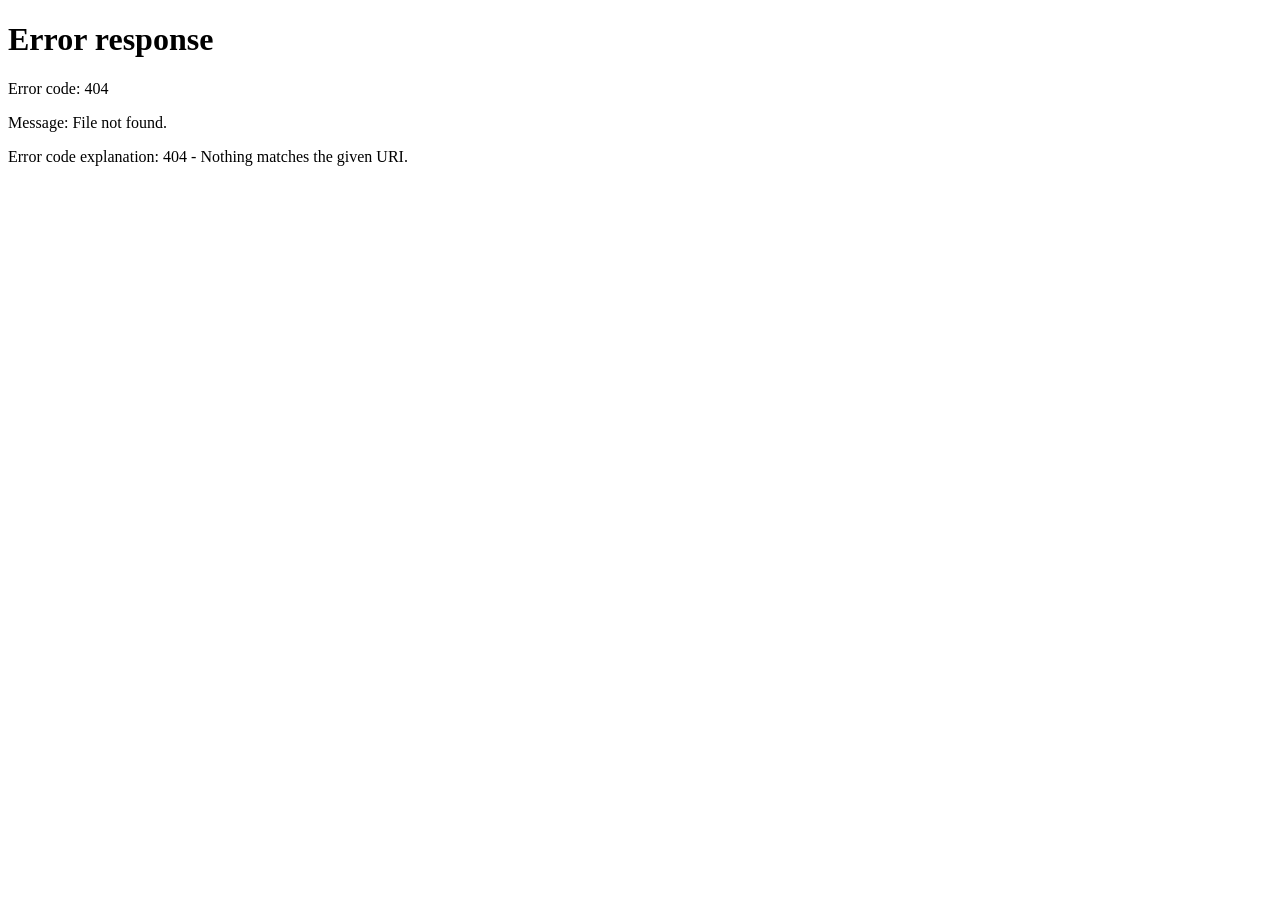
==== src/index.html @ fdfd3fc7 "index add index" ====
<!doctype html>
<html lang="pt-BR">
  <head>
    <meta charset="utf-8">
    <meta name="viewport" content="width=device-width, initial-scale=1">
    <meta http-equiv="refresh" content="0; url=src/index.html">
    <title>Quizzer</title>
    <style>
      body {
        margin: 0;
        min-height: 100vh;
        display: grid;
        place-items: center;
        font-family: -apple-system, BlinkMacSystemFont, "Segoe UI", system-ui, sans-serif;
        background: oklch(96% 0.004 100);
        color: oklch(15% 0.02 100);
      }

      a {
        color: oklch(60% 0.22 25);
        font-weight: 700;
      }
    </style>
  </head>
  <body>
    <main>
      <p>Abrindo o Quizzer... <a href="src/index.html">Clique aqui se não abrir.</a></p>
    </main>
  </body>
</html>
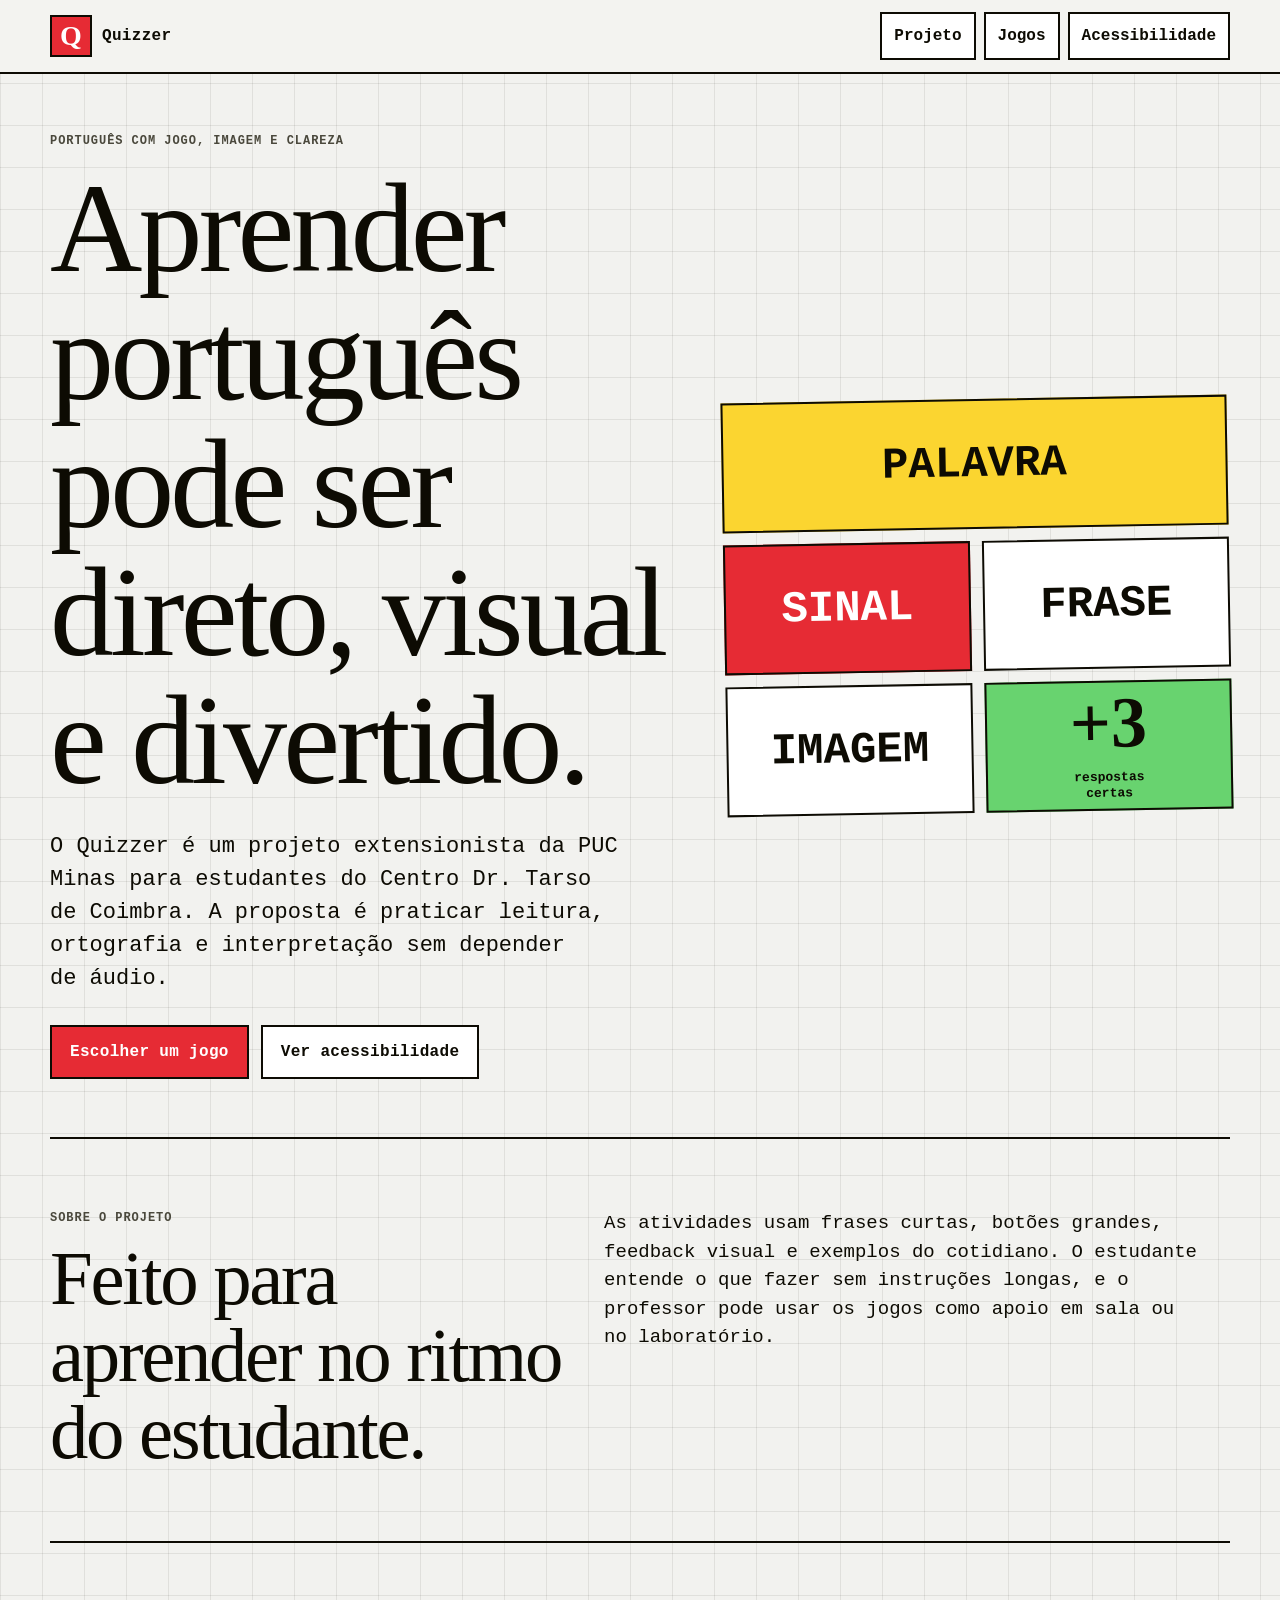
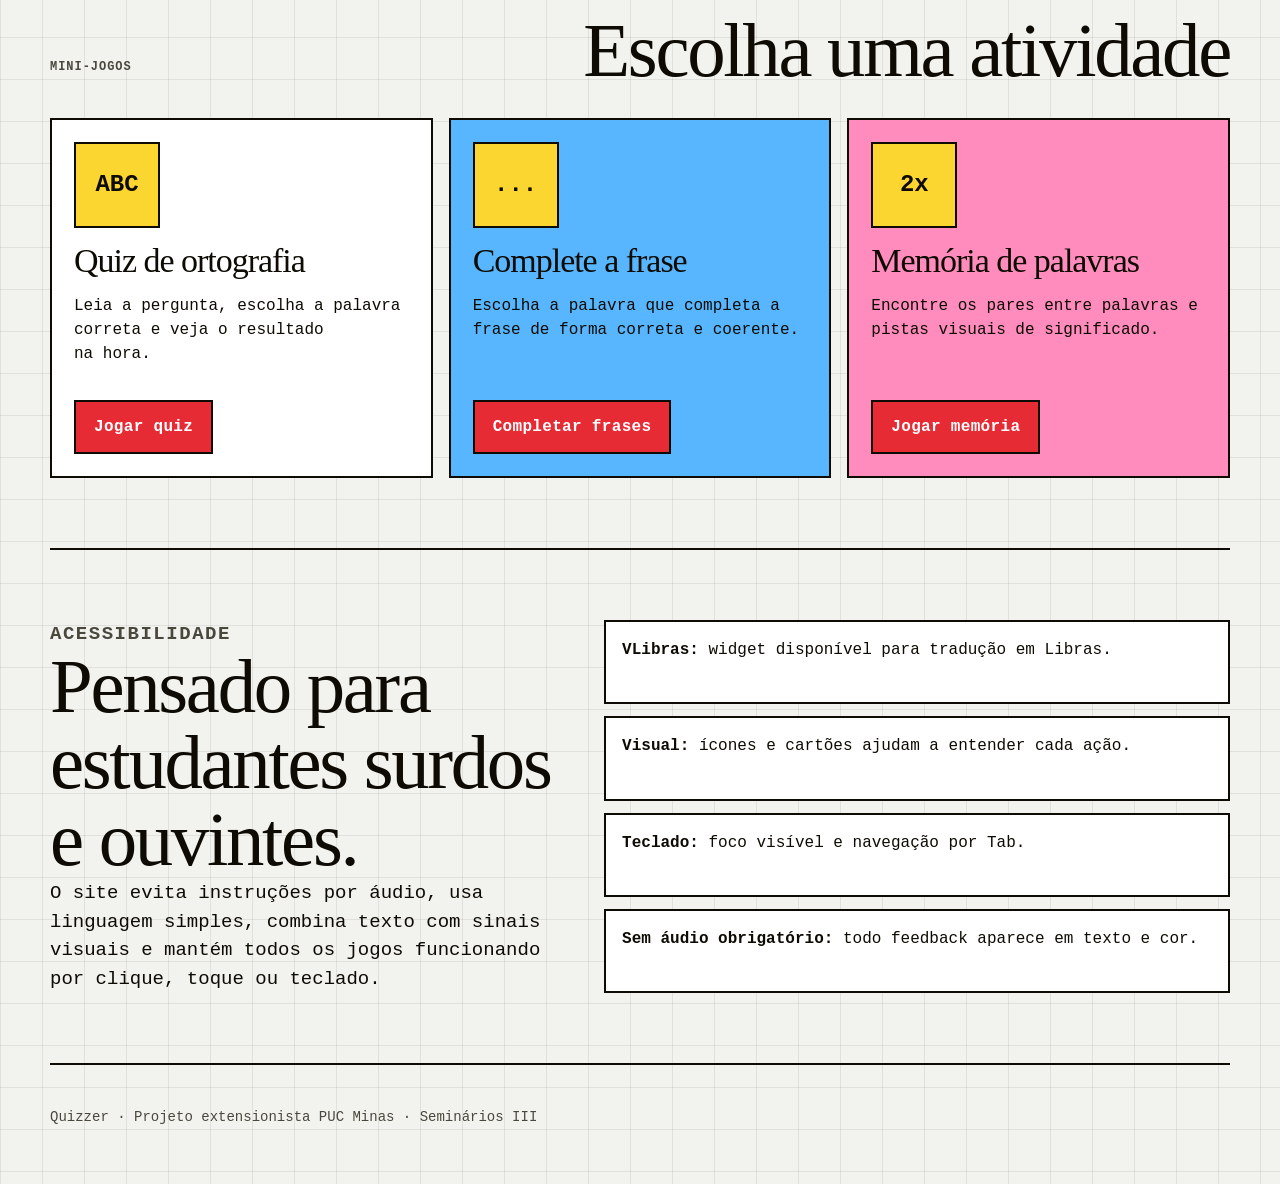
==== commit 6fc72913: "chore: organiza estrutura de pastas em src/ e prepara deploy - move arquivos src_*.{html,css,js} par" ====
--- a/src/index.html
+++ b/src/index.html
@@ -3,28 +3,124 @@
   <head>
     <meta charset="utf-8">
     <meta name="viewport" content="width=device-width, initial-scale=1">
-    <meta http-equiv="refresh" content="0; url=src/index.html">
-    <title>Quizzer</title>
-    <style>
-      body {
-        margin: 0;
-        min-height: 100vh;
-        display: grid;
-        place-items: center;
-        font-family: -apple-system, BlinkMacSystemFont, "Segoe UI", system-ui, sans-serif;
-        background: oklch(96% 0.004 100);
-        color: oklch(15% 0.02 100);
-      }
+    <meta name="description" content="Quizzer: jogos de língua portuguesa com acessibilidade visual e suporte a Libras.">
+    <title>Quizzer | Jogos de Português</title>
+    <link rel="stylesheet" href="css/style.css">
+  </head>
+  <body data-page="home">
+    <a class="skip-link" href="#conteudo">Pular para o conteúdo</a>
 
-      a {
-        color: oklch(60% 0.22 25);
-        font-weight: 700;
-      }
-    </style>
-  </head>
-  <body>
-    <main>
-      <p>Abrindo o Quizzer... <a href="src/index.html">Clique aqui se não abrir.</a></p>
+    <header class="site-header">
+      <nav class="nav-shell" aria-label="Navegação principal">
+        <a class="brand" href="index.html" aria-label="Página inicial do Quizzer">
+          <span class="brand-mark" aria-hidden="true">Q</span>
+          <span>Quizzer</span>
+        </a>
+        <button class="menu-button" type="button" aria-expanded="false" aria-controls="main-menu">
+          Menu
+        </button>
+        <div class="nav-links" id="main-menu">
+          <a href="#projeto">Projeto</a>
+          <a href="#jogos">Jogos</a>
+          <a href="#acessibilidade">Acessibilidade</a>
+        </div>
+      </nav>
+    </header>
+
+    <main id="conteudo">
+      <section class="hero section-grid" aria-labelledby="titulo-principal">
+        <div class="hero-copy">
+          <p class="eyebrow">Português com jogo, imagem e clareza</p>
+          <h1 id="titulo-principal">Aprender português pode ser direto, visual e divertido.</h1>
+          <p class="lead">
+            O Quizzer é um projeto extensionista da PUC Minas para estudantes do Centro Dr. Tarso de Coimbra. A proposta é praticar leitura, ortografia e interpretação sem depender de áudio.
+          </p>
+          <div class="hero-actions">
+            <a class="button primary" href="#jogos">Escolher um jogo</a>
+            <a class="button secondary" href="#acessibilidade">Ver acessibilidade</a>
+          </div>
+        </div>
+
+        <div class="hero-board" role="img" aria-label="Cartões coloridos com palavras, sinais visuais e pontuação de jogos.">
+          <div class="board-card card-large">PALAVRA</div>
+          <div class="board-card accent-card">SINAL</div>
+          <div class="board-card">FRASE</div>
+          <div class="board-card">IMAGEM</div>
+          <div class="score-tile">
+            <span>+3</span>
+            <small>respostas certas</small>
+          </div>
+        </div>
+      </section>
+
+      <section class="info-band" id="projeto" aria-labelledby="sobre-titulo">
+        <div>
+          <p class="eyebrow">Sobre o projeto</p>
+          <h2 id="sobre-titulo">Feito para aprender no ritmo do estudante.</h2>
+        </div>
+        <p>
+          As atividades usam frases curtas, botões grandes, feedback visual e exemplos do cotidiano. O estudante entende o que fazer sem instruções longas, e o professor pode usar os jogos como apoio em sala ou no laboratório.
+        </p>
+      </section>
+
+      <section class="games-section" id="jogos" aria-labelledby="jogos-titulo">
+        <div class="section-heading">
+          <p class="eyebrow">Mini-jogos</p>
+          <h2 id="jogos-titulo">Escolha uma atividade</h2>
+        </div>
+
+        <div class="game-grid">
+          <article class="game-card">
+            <div class="game-icon" aria-hidden="true">ABC</div>
+            <h3>Quiz de ortografia</h3>
+            <p>Leia a pergunta, escolha a palavra correta e veja o resultado na hora.</p>
+            <a class="button primary" href="jogos/quiz.html">Jogar quiz</a>
+          </article>
+
+          <article class="game-card">
+            <div class="game-icon" aria-hidden="true">...</div>
+            <h3>Complete a frase</h3>
+            <p>Escolha a palavra que completa a frase de forma correta e coerente.</p>
+            <a class="button primary" href="jogos/complete-frase.html">Completar frases</a>
+          </article>
+
+          <article class="game-card">
+            <div class="game-icon" aria-hidden="true">2x</div>
+            <h3>Memória de palavras</h3>
+            <p>Encontre os pares entre palavras e pistas visuais de significado.</p>
+            <a class="button primary" href="jogos/memoria.html">Jogar memória</a>
+          </article>
+        </div>
+      </section>
+
+      <section class="access-section" id="acessibilidade" aria-labelledby="acessibilidade-titulo">
+        <div class="access-copy">
+          <p class="eyebrow">Acessibilidade</p>
+          <h2 id="acessibilidade-titulo">Pensado para estudantes surdos e ouvintes.</h2>
+          <p>
+            O site evita instruções por áudio, usa linguagem simples, combina texto com sinais visuais e mantém todos os jogos funcionando por clique, toque ou teclado.
+          </p>
+        </div>
+        <ul class="access-list" aria-label="Recursos de acessibilidade">
+          <li><strong>VLibras:</strong> widget disponível para tradução em Libras.</li>
+          <li><strong>Visual:</strong> ícones e cartões ajudam a entender cada ação.</li>
+          <li><strong>Teclado:</strong> foco visível e navegação por Tab.</li>
+          <li><strong>Sem áudio obrigatório:</strong> todo feedback aparece em texto e cor.</li>
+        </ul>
+      </section>
     </main>
+
+    <footer class="site-footer">
+      <p>Quizzer · Projeto extensionista PUC Minas · Seminários III</p>
+    </footer>
+
+    <div vw class="enabled">
+      <div vw-access-button class="active"></div>
+      <div vw-plugin-wrapper>
+        <div class="vw-plugin-top-wrapper"></div>
+      </div>
+    </div>
+    <script src="https://vlibras.gov.br/app/vlibras-plugin.js"></script>
+    <script src="js/main.js"></script>
   </body>
 </html>
--- a/src/css/style.css
+++ b/src/css/style.css
@@ -0,0 +1,603 @@
+:root {
+  --bg: oklch(96% 0.004 100);
+  --surface: oklch(100% 0 0);
+  --fg: oklch(15% 0.02 100);
+  --muted: oklch(40% 0.02 100);
+  --border: oklch(15% 0.02 100);
+  --accent: oklch(60% 0.22 25);
+  --yellow: oklch(88% 0.17 95);
+  --green: oklch(78% 0.17 145);
+  --blue: oklch(75% 0.14 245);
+  --pink: oklch(78% 0.15 355);
+  --font-display: "Times New Roman", "Iowan Old Style", Georgia, serif;
+  --font-body: ui-monospace, "IBM Plex Mono", "JetBrains Mono", Menlo, monospace;
+}
+
+/* Base: high-contrast brutalist grid with large targets for young students. */
+* {
+  box-sizing: border-box;
+}
+
+html {
+  scroll-behavior: smooth;
+}
+
+body {
+  margin: 0;
+  background:
+    linear-gradient(90deg, color-mix(in oklch, var(--border) 8%, transparent) 1px, transparent 1px),
+    linear-gradient(0deg, color-mix(in oklch, var(--border) 8%, transparent) 1px, transparent 1px),
+    var(--bg);
+  background-size: 42px 42px;
+  color: var(--fg);
+  font-family: var(--font-body);
+  font-size: 16px;
+  line-height: 1.5;
+}
+
+a {
+  color: inherit;
+}
+
+button,
+a.button {
+  min-height: 44px;
+}
+
+button,
+input,
+select,
+textarea {
+  font: inherit;
+}
+
+:focus-visible {
+  outline: 4px solid var(--accent);
+  outline-offset: 4px;
+}
+
+.skip-link {
+  position: absolute;
+  inset-inline-start: 16px;
+  top: 12px;
+  z-index: 20;
+  transform: translateY(-150%);
+  background: var(--accent);
+  color: var(--surface);
+  padding: 10px 14px;
+  border: 2px solid var(--border);
+}
+
+.skip-link:focus {
+  transform: translateY(0);
+}
+
+.site-header {
+  position: sticky;
+  top: 0;
+  z-index: 10;
+  background: color-mix(in oklch, var(--bg) 94%, white);
+  border-bottom: 2px solid var(--border);
+}
+
+.nav-shell {
+  width: min(1180px, calc(100% - 32px));
+  margin: 0 auto;
+  min-height: 72px;
+  display: flex;
+  align-items: center;
+  justify-content: space-between;
+  gap: 18px;
+}
+
+.brand {
+  display: inline-flex;
+  align-items: center;
+  gap: 10px;
+  text-decoration: none;
+  font-weight: 800;
+  letter-spacing: 0.02em;
+}
+
+.brand-mark {
+  display: grid;
+  place-items: center;
+  inline-size: 42px;
+  block-size: 42px;
+  background: var(--accent);
+  color: var(--surface);
+  border: 2px solid var(--border);
+  font-family: var(--font-display);
+  font-size: 28px;
+  line-height: 1;
+}
+
+.nav-links {
+  display: flex;
+  align-items: center;
+  gap: 8px;
+}
+
+.nav-links a,
+.menu-button,
+.text-button {
+  border: 2px solid var(--border);
+  background: var(--surface);
+  color: var(--fg);
+  padding: 10px 12px;
+  text-decoration: none;
+  font-weight: 700;
+}
+
+.menu-button {
+  display: none;
+}
+
+.section-grid,
+.info-band,
+.games-section,
+.access-section,
+.site-footer,
+.game-shell {
+  width: min(1180px, calc(100% - 32px));
+  margin-inline: auto;
+}
+
+.hero {
+  min-height: calc(100vh - 72px);
+  display: grid;
+  grid-template-columns: minmax(0, 1fr) minmax(340px, 0.8fr);
+  gap: 42px;
+  align-items: center;
+  padding: 58px 0;
+}
+
+.eyebrow {
+  margin: 0 0 14px;
+  color: var(--muted);
+  font-size: 12px;
+  font-weight: 800;
+  letter-spacing: 0.08em;
+  text-transform: uppercase;
+}
+
+h1,
+h2,
+h3,
+p {
+  text-wrap: pretty;
+}
+
+h1,
+h2,
+h3 {
+  margin: 0;
+  font-family: var(--font-display);
+  font-weight: 400;
+  letter-spacing: -0.03em;
+  line-height: 1;
+}
+
+h1 {
+  max-width: 11ch;
+  font-size: clamp(66px, 10vw, 150px);
+}
+
+h2 {
+  font-size: clamp(42px, 6vw, 82px);
+}
+
+h3 {
+  font-size: 34px;
+}
+
+.lead {
+  max-width: 66ch;
+  margin: 26px 0 0;
+  font-size: clamp(18px, 2vw, 22px);
+}
+
+.hero-actions {
+  display: flex;
+  flex-wrap: wrap;
+  gap: 12px;
+  margin-top: 30px;
+}
+
+.button {
+  display: inline-flex;
+  align-items: center;
+  justify-content: center;
+  border: 2px solid var(--border);
+  padding: 13px 18px;
+  text-decoration: none;
+  font-weight: 800;
+  letter-spacing: 0.02em;
+  cursor: pointer;
+}
+
+.button.primary {
+  background: var(--accent);
+  color: var(--surface);
+}
+
+.button.secondary {
+  background: var(--surface);
+  color: var(--fg);
+}
+
+.hero-board {
+  /* The board acts as the main visual signal: words, score, and signs. */
+  display: grid;
+  grid-template-columns: repeat(2, minmax(120px, 1fr));
+  gap: 12px;
+  transform: rotate(-1deg);
+}
+
+.board-card,
+.score-tile {
+  min-height: 130px;
+  display: grid;
+  place-items: center;
+  border: 2px solid var(--border);
+  background: var(--surface);
+  font-weight: 900;
+  font-size: clamp(24px, 4vw, 44px);
+}
+
+.card-large {
+  grid-column: span 2;
+  background: var(--yellow);
+}
+
+.accent-card {
+  background: var(--accent);
+  color: var(--surface);
+}
+
+.score-tile {
+  background: var(--green);
+  text-align: center;
+}
+
+.score-tile span {
+  display: block;
+  font-family: var(--font-display);
+  font-size: 72px;
+  line-height: 0.9;
+}
+
+.score-tile small {
+  display: block;
+  max-width: 12ch;
+  font-size: 13px;
+  line-height: 1.2;
+}
+
+.info-band,
+.access-section {
+  display: grid;
+  grid-template-columns: 0.9fr 1.1fr;
+  gap: 42px;
+  padding: 70px 0;
+  border-top: 2px solid var(--border);
+}
+
+.info-band > p,
+.access-copy p {
+  max-width: 68ch;
+  margin: 0;
+  font-size: 19px;
+}
+
+.games-section {
+  padding: 70px 0;
+  border-top: 2px solid var(--border);
+}
+
+.section-heading {
+  display: flex;
+  justify-content: space-between;
+  align-items: end;
+  gap: 24px;
+  margin-bottom: 28px;
+}
+
+.game-grid {
+  display: grid;
+  grid-template-columns: repeat(3, minmax(0, 1fr));
+  gap: 16px;
+}
+
+.game-card {
+  display: flex;
+  min-height: 360px;
+  flex-direction: column;
+  align-items: flex-start;
+  gap: 16px;
+  padding: 22px;
+  background: var(--surface);
+  border: 2px solid var(--border);
+}
+
+.game-card:nth-child(2) {
+  background: var(--blue);
+}
+
+.game-card:nth-child(3) {
+  background: var(--pink);
+}
+
+.game-card p {
+  margin: 0;
+}
+
+.game-card .button {
+  margin-top: auto;
+}
+
+.game-icon {
+  display: grid;
+  place-items: center;
+  inline-size: 86px;
+  block-size: 86px;
+  border: 2px solid var(--border);
+  background: var(--yellow);
+  font-weight: 900;
+  font-size: 24px;
+}
+
+.access-list {
+  display: grid;
+  gap: 12px;
+  margin: 0;
+  padding: 0;
+  list-style: none;
+}
+
+.access-list li {
+  padding: 16px;
+  border: 2px solid var(--border);
+  background: var(--surface);
+}
+
+.site-footer {
+  padding: 28px 0 42px;
+  border-top: 2px solid var(--border);
+  color: var(--muted);
+  font-size: 14px;
+}
+
+.game-page {
+  padding: 42px 0 72px;
+}
+
+/* Game pages keep instructions fixed on desktop and the activity dominant. */
+.game-shell {
+  display: grid;
+  grid-template-columns: 0.75fr 1.25fr;
+  gap: 28px;
+  align-items: start;
+}
+
+.game-intro {
+  position: sticky;
+  top: 104px;
+}
+
+.game-intro h1 {
+  max-width: 8ch;
+  font-size: clamp(58px, 8vw, 112px);
+}
+
+.game-intro p:not(.eyebrow) {
+  max-width: 45ch;
+  font-size: 18px;
+}
+
+.play-card {
+  min-height: 560px;
+  padding: 24px;
+  border: 2px solid var(--border);
+  background: var(--surface);
+}
+
+.progress-row {
+  display: flex;
+  align-items: center;
+  justify-content: space-between;
+  gap: 16px;
+  margin-bottom: 24px;
+  font-size: 14px;
+  font-weight: 800;
+}
+
+.play-card h2 {
+  max-width: 14ch;
+  margin-bottom: 24px;
+  font-size: clamp(38px, 5vw, 70px);
+}
+
+.sentence {
+  margin: 20px 0 28px;
+  font-family: var(--font-display);
+  font-size: clamp(38px, 5vw, 70px);
+  line-height: 1.05;
+  letter-spacing: -0.03em;
+}
+
+.answer-grid {
+  display: grid;
+  grid-template-columns: repeat(2, minmax(0, 1fr));
+  gap: 12px;
+}
+
+.answer-option,
+.memory-card {
+  border: 2px solid var(--border);
+  background: var(--bg);
+  color: var(--fg);
+  cursor: pointer;
+  font-weight: 900;
+}
+
+.answer-option {
+  min-height: 86px;
+  padding: 16px;
+  font-size: clamp(20px, 3vw, 34px);
+}
+
+.answer-option:hover,
+.memory-card:hover,
+.text-button:hover,
+.button:hover,
+.nav-links a:hover {
+  transform: translate(-2px, -2px);
+}
+
+.answer-option.correct {
+  background: var(--green);
+}
+
+.answer-option.wrong {
+  background: var(--pink);
+}
+
+.feedback {
+  min-height: 32px;
+  margin: 22px 0;
+  font-weight: 800;
+}
+
+.feedback.success {
+  color: oklch(42% 0.14 145);
+}
+
+.feedback.error {
+  color: oklch(50% 0.2 25);
+}
+
+.memory-grid {
+  display: grid;
+  grid-template-columns: repeat(4, minmax(0, 1fr));
+  gap: 10px;
+}
+
+.memory-card {
+  aspect-ratio: 1;
+  display: grid;
+  place-items: center;
+  padding: 8px;
+  text-align: center;
+  font-size: clamp(16px, 2.4vw, 26px);
+}
+
+.memory-card.is-hidden {
+  background: var(--fg);
+  color: transparent;
+}
+
+/* Hidden cards still expose a clear visual affordance without using audio. */
+.memory-card.is-hidden::after {
+  content: "?";
+  color: var(--surface);
+  font-family: var(--font-display);
+  font-size: 58px;
+}
+
+.memory-card.is-matched {
+  background: var(--green);
+}
+
+@media (max-width: 860px) {
+  .hero,
+  .info-band,
+  .access-section,
+  .game-shell {
+    grid-template-columns: 1fr;
+  }
+
+  .hero {
+    min-height: auto;
+  }
+
+  .game-grid {
+    grid-template-columns: 1fr;
+  }
+
+  .game-intro {
+    position: static;
+  }
+
+  .game-card {
+    min-height: 280px;
+  }
+}
+
+@media (max-width: 640px) {
+  .nav-shell {
+    width: min(100% - 24px, 1180px);
+    min-height: 64px;
+  }
+
+  .menu-button {
+    display: inline-flex;
+  }
+
+  .nav-links:not(.always-visible) {
+    position: absolute;
+    inset-inline: 12px;
+    top: 72px;
+    display: none;
+    flex-direction: column;
+    align-items: stretch;
+    background: var(--bg);
+    border: 2px solid var(--border);
+    padding: 8px;
+  }
+
+  .nav-links.is-open {
+    display: flex;
+  }
+
+  .always-visible {
+    gap: 4px;
+  }
+
+  .always-visible a {
+    padding: 8px;
+    font-size: 12px;
+  }
+
+  .section-grid,
+  .info-band,
+  .games-section,
+  .access-section,
+  .site-footer,
+  .game-shell {
+    width: min(100% - 24px, 1180px);
+  }
+
+  h1 {
+    font-size: clamp(54px, 17vw, 88px);
+  }
+
+  h2 {
+    font-size: clamp(36px, 13vw, 58px);
+  }
+
+  .hero-board,
+  .answer-grid,
+  .memory-grid {
+    grid-template-columns: 1fr;
+  }
+
+  .card-large {
+    grid-column: auto;
+  }
+
+  .play-card {
+    min-height: auto;
+    padding: 16px;
+  }
+}
